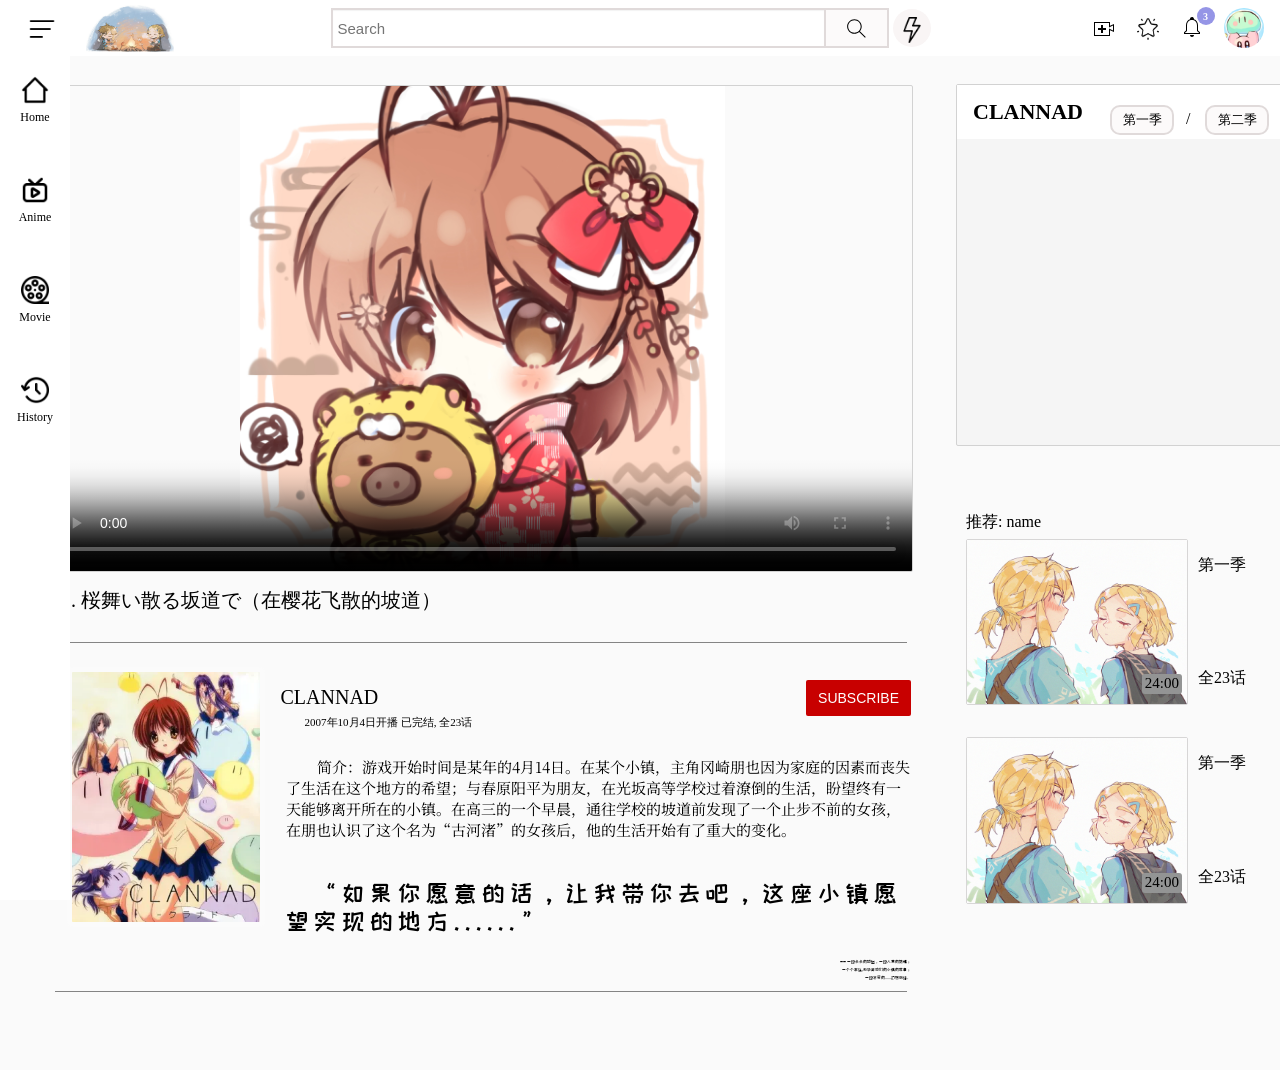
==== FirstWebPage.html @ 05ca4271 "submit" ====
<!DOCTYPE html>
<html lang="en">

<head>
    <link rel="preconnect" href="https://fonts.googleapis.com">
    <link rel="preconnect" href="https://fonts.gstatic.com" crossorigin>
    <link href="https://fonts.googleapis.com/css2?family=Noto+Serif+SC:wght@500&family=ZCOOL+KuaiLe&display=swap" rel="stylesheet">
    <meta charset="UTF-8">
    <meta http-equiv="X-UA-Compatible" content="IE=edge">
    <meta name="viewport" content="width=device-width, initial-scale=1.0">
    <title>Lekou's WebPage</title>
    <link rel="stylesheet" href="Style/code.css">
    <link rel="stylesheet" href="Style/Body/body.css">

    <link rel="stylesheet" href="Style/Head/head.css">
    <link rel="stylesheet" href="Style/Head/head-left.css">
    <link rel="stylesheet" href="Style/Head/head-middle.css">
    <link rel="stylesheet" href="Style/Head/head-right.css">
    <link rel="stylesheet" href="Style/Head/side-bar.css">

    <link rel="stylesheet" href="Style/Body/body-right.css">
    <style>

    </style>
</head>

<body style="
    display: flex;
    height: 1000px;
    padding-top: 54px;
    padding-left: 20px;
    background-color: rgb(250, 250, 250);
    ">

    <div class="head">
        <div class="head-left">
            <div class="hamburger-icon">
                <img class="hamburger-icon" src="images/hamburger-icon.png" alt="">
            </div>

            <div class="Zelda">
                <img class="Zelda" src="images/Zelda.jpg" alt="">
            </div>
        </div>


        <div class="head-middle">
            <div class="Search-l">
                <form>
                    <input class="Search-line" type="text" placeholder="Search">
                </form>
            </div>

            <div class="Search-button">
                <button class="Search-button">
                    <img class="button-picture" src="images/Search.svg" alt="">
                    <div class="tooltip">
                        <p>
                            Search
                        </p>
                    </div>
                </button>
            </div>

            <div class="lightning">
                <img class="lightning-pic" src="images/lightning.png" alt="">
                <div class="tooltip">
                    <p>
                        recommend
                    </p>
                </div>
            </div>

        </div>


        <div class="head-right">
            <div class="head-right-inside">
                <div class="head-right-icon">
                    <img class="upload" src="images/upload.svg" alt="">
                    <div class="tooltip">
                        <p>
                            upload
                        </p>
                    </div>
                </div>
            </div>

            <div class="head-right-icon">
                <img class="star" src="images/star.png" alt="">
                <div class="tooltip">
                    <p>
                        upload
                    </p>
                </div>
            </div>

            <div class="notification-icon">
                <img class="notification" src="images/notifications.svg" alt="">
                <div class="notification-icon-count">
                    3
                </div>
                <div class="tooltip">
                    <p>
                        upload
                    </p>
                </div>
            </div>

            <div class="avatar">
                <img class="avatar-pic" src="images/Kirby.jpg" alt="">
            </div>
        </div>
    </div>
    </div>



    <div class="side-bar">
        <div class="side-bar-link">
            <img class="side-bar-icon" src="images/home.png" alt="">
            <div class="side-bar-name">
                <p>
                    Home
                </p>
            </div>
        </div>

        <div class="side-bar-link">
            <img class="side-bar-icon" src="images/live.png" alt="">
            <div class="side-bar-name">
                <p>
                    Anime
                </p>
            </div>
        </div>

        <div class="side-bar-link">
            <img class="side-bar-icon" src="images/movie.png" alt="">
            <div class="side-bar-name">
                <p>
                    Movie
                </p>
            </div>
        </div>

        <div class="side-bar-link">
            <img class="side-bar-icon" src="images/history.png" alt="">
            <div class="side-bar-name">
                <p>
                    History
                </p>
            </div>
        </div>
    </div>



    <div class="body">
        <div class="video">
            <video class="Anime" src="1.桜舞い散る坂道で（在樱花飞散的坡道）.mp4" controls loop poster="images/Nagisa.jpg"></video>
            <div class="video-name">
                <p class="video-name-p">
                    一. 桜舞い散る坂道で（在樱花飞散的坡道）
                </p>
            </div>

            <div>
                <hr>
            </div>


            <div class="information">
                <div class="introduction">
                    <div class="introduce">
                        <img class="info-img" src="images/CLANNAD.webp" alt="">
                    </div>

                    <div class="infor">
                        <div class="infor-name">
                            <p class="name">CLANNAD</p>
                            <div>
                                <button class="Subscribe">SUBSCRIBE</button>
                            </div>
                        </div>

                        <p class="day">
                            2007年10月4日开播 已完结, 全23话
                        </p>

                        <div class="introduction-dp1">
                            <p class="introduction-p1">
                                简介：游戏开始时间是某年的4月14日。在某个小镇，主角冈崎朋也因为家庭的因素而丧失了生活在这个地方的希望；与春原阳平为朋友，在光坂高等学校过着潦倒的生活，盼望终有一天能够离开所在的小镇。在高三的一个早晨，通往学校的坡道前发现了一个止步不前的女孩，在朋也认识了这个名为“古河渚”的女孩后，他的生活开始有了重大的变化。
                            </p>
                        </div>

                        <div class="introduction-dp2">
                            <p class="introduction-p2">
                                “如果你愿意的话，让我带你去吧，这座小镇愿望实现的地方......”
                            </p>
                            <p class="introduction-p3">
                                —— 一段长长的坂道，一段人生的旅程；
                            </p>
                            <p class="introduction-p3">
                                一个个家族,和孕育他们的小镇的故事；
                            </p>
                            <p class="introduction-p3 ">
                                一段冬日的......幻想物语。
                            </p>
                        </div>
                    </div>
                </div>
                <div>
                    <hr>
                </div>
            </div>
        </div>


        <div class="body-right">
            <div class="info">
                <div class="info-dp">
                    <p class="info-p">CLANNAD</p>
                    <div class="Season-button">
                        <button class="Season">
                            第一季
                        </button> /
                        <button class="Season">
                            第二季
                        </button>
                    </div>
                </div>
            </div>


            <div class="recomm">
                <p>
                    推荐: name
                </p>
            </div>


            <div class="re">
                <div class="recommend">
                    <img class="recommend-pic" src="images/79327009_p5_master1200.jpg" alt="">
                    <div class="recommend-time">
                        24:00
                    </div>
                </div>
                <div class="up-down">
                    <p class="up">
                        第一季
                    </p>
                    <p class="up">
                        全23话
                    </p>
                </div>
            </div>

            <p></p>
            <div class="re">
                <div class="recommend">
                    <img class="recommend-pic" src="images/79327009_p5_master1200.jpg" alt="">
                    <div class="recommend-time">
                        24:00
                    </div>
                </div>
                <div class="up-down">
                    <p class="up">
                        第一季
                    </p>
                    <p class="up">
                        全23话
                    </p>
                </div>
            </div>

        </div>
    </div>


</body>

</html>
---- Style/code.css ----
button.Subscribe {
        padding-left: 12px;
        padding-right: 12px;
        padding-top: 10px;
        padding-bottom: 10px;
        color: white;
        background-color: rgb(200, 0, 0);
        border-radius: 2px;
        border-width: 2px;
        border: none;
        border-radius: 2px;
        cursor: pointer;
        transition: opacity 0.15s;
    }
    
    button.Subscribe:hover {
        opacity: 0.7;
    }
    
    button.Subscribe:active {
        opacity: 0.5;
    }
    
    input.Loginin {
        height: 35px;
        width: 86px;
        padding-left: 12px;
        padding-right: 12px;
        padding-top: 8px;
        padding-bottom: 8px;
        color: rgb(109, 109, 252);
        background-color: white;
        border-width: 2px;
        border-radius: 2px;
        border-style: solid;
        border-color: rgb(109, 109, 252);
        cursor: pointer;
        transition: background-color 0.15s, color 0.15s;
    }
    
    .Loginin:hover {
        color: white;
        background-color: rgb(109, 109, 252);
        opacity: 0.7;
    }
    
    .Loginin:active {
        opacity: 0.5;
    }
    
    input.submit {
        padding-left: 12px;
        padding-right: 12px;
        padding-top: 8px;
        padding-bottom: 8px;
        color: blue;
        background-color: white;
        border-radius: 10px;
        border-width: 2px;
        border: solid;
        border-color: rgb(126, 126, 255);
        margin-left: 10px;
        margin-top: 10px;
        margin-bottom: 10px;
        margin-bottom: 10px;
        font-size: 15px;
        font-weight: bold;
        cursor: pointer;
        transition: border-width 0.15s, border-color 0.15s, box-shadow 0.15s, padding-left 0.3s, padding-right 0.3s;
        box-shadow: 1px 1px 3px rgba(101, 100, 100, 0.5);
    }
    
    .submit:hover {
        padding-left: 15px;
        padding-right: 15px;
        border-width: 2.25px;
        background-color: rgba(49, 49, 212, 0.2);
        border-color: rgb(84, 84, 255);
        box-shadow: 1px 1px 3px rgba(0, 0, 0, 0.5);
    }
    
    .submit:active {
        background-color: rgba(8, 8, 204, 0.2);
        color: rgb(28, 28, 170);
    }
    
    p.usrname {
        height: 16px;
        font-weight: bold;
        margin-bottom: 8px;
    }
    
    p.email {
        height: 16px;
        margin-top: 3px;
        margin-bottom: 2px;
        color: blueviolet;
    }
    
    p.留言 {
        font-family: Ma Shan Zheng;
        font-size: 18px;
        font-weight: 400;
    }
    
    span.Tuanzi {
        font-family: Zhi Mang Xing;
        font-size: 25px;
        color: rgb(234, 91, 212);
        margin-right: 15px;
    }
    
    span.Tuanzi:hover {
        text-decoration: underline;
        cursor: pointer;
    }
    
    p.Nagisa {
        font-size: 20px;
        font-weight: bold;
        padding-top: 12px;
        padding-bottom: 12px;
        padding-left: 12px;
        padding-right: 12px;
        background-color: hsl(60, 85%, 81%);
        color: rgb(108, 82, 221);
        text-align: center;
        margin-top: 30px;
    }
    
    p.Anime {
        margin-top: 0px;
        margin-bottom: 0px;
        font-size: 20px;
        font-weight: bold;
    }
    
    p.Anime-name {
        margin-top: 0px;
        color: rgb(84, 81, 81);
    }
    
    em {
        color: rgb(0, 102, 255);
        font-style: normal;
    }
    
    img.Kirby {
        width: 60px;
        height: 60px;
        border-radius: 30px;
        object-fit: cover;
    }
    
    img.tweet-avatar {
        width: 60px;
        height: 60px;
        border-radius: 30px;
        object-fit: cover;
    }
    
    img.NiYa {
        width: 300px;
        border-radius: 20px;
        float: right;
        margin-right: 10px;
    }
    
    img.Ushio {
        width: 320px;
        height: 480px;
        margin-left: 30px;
        margin-right: 30px;
    }
    
    div.Subscribe {
        margin-left: 15px;
        display: inline-block;
    }
    
    div.Loginin {
        margin-left: 5px;
        display: inline-block;
    }
    
    div.tweet {
        width: 240px;
        height: 100px;
        vertical-align: top;
        margin-left: 15px;
        display: grid;
    }
    
    div.tweet-avatar {
        display: grid;
        grid-template-columns: 1fr;
        place-items: center;
    }
    
    div.tweet-content {
        display: grid;
        place-items: center;
    }
---- Style/Body/body.css ----
hr {
    border: 0;
    display: block;
    width: 99%;
    background-color: #848484;
    height: 1px;
}

div.body {
    display: flex;
    height: 1000px;
    width: 1520px;
    flex-direction: row;
    justify-content: center;
}

div.video {
    width: 860px;
    height: 485px;
    padding-left: 23px;
    padding-top: 23px;
    padding-right: 23px;
    display: flex;
    flex-direction: column;
}

video.Anime {
    width: 100%;
    height: 100%;
    border-width: 1px;
    border-radius: 2px;
    border-style: solid;
    border-color: rgb(210, 210, 210);
    flex: 1;
}

div.video-name {
    margin-top: -5px;
    flex: 1;
}

p.video-name-p {
    font-size: 20px;
}

button.Season {
    width: 64px;
    height: 30px;
    border-radius: 10px;
}

div.body-right {
    display: flex;
    flex-direction: column;
    margin: 22px 22px 22px 22px;
}

div.information {
    width: 860px;
    display: flex;
    flex-direction: column;
    justify-items: center;
}

div.info {
    height: 360px;
    width: 416px;
    border-width: 1px;
    border-radius: 2px;
    border-style: solid;
    border-color: rgb(210, 210, 210);
    background-color: rgb(245, 245, 245);
    display: block;
}

div.info-dp {
    flex: 1;
    height: 22px;
    padding: 16px 16px 16px 16px;
    background-color: white;
    display: flex;
    flex-direction: row;
    align-items: center;
}

p.info-p {
    font-size: 22px;
    font-weight: bold;
}

div.introduction {
    flex: 1;
    display: flex;
    flex-direction: row;
}

div.introduce {
    padding: 16px 16px 16px 16px;
    display: flex;
}

img.info-img {
    width: 187.5px;
    height: 250px;
    border-radius: 6px;
    border-width: 5px;
    border-style: solid;
    border-color: rgb(251, 251, 251);
}

div.infor-name {
    margin-top: 15px;
    display: flex;
    flex-direction: row;
    justify-content: space-between;
}

button.Subscribe {
    padding-left: 12px;
    padding-right: 12px;
    padding-top: 10px;
    padding-bottom: 10px;
    border-radius: 2px;
    border-width: 2px;
    border: none;
    margin-top: 14px;
    font-size: 14px;
    color: white;
    background-color: rgb(200, 0, 0);
    cursor: pointer;
    transition: opacity 0.15s;
}

button.Subscribe:hover {
    opacity: 0.7;
}

button.Subscribe:active {
    opacity: 0.5;
}

p.day {
    font-size: 11px;
    text-indent: 24px;
    margin-top: -14px;
}

div.introduction-dp1 {
    flex: 1;
    margin-left: 5px;
    display: flex;
    flex-direction: row;
}

p.name {
    font-size: 20px;
}

div.introduction-dp2 {
    margin-top: 20px;
    margin-left: 5px;
}

p.introduction-p1 {
    font-family: 'Noto Serif SC', serif;
    font-size: 15px;
    text-indent: 31px;
    line-height: 21px;
}

p.introduction-p2 {
    font-size: 24px;
    font-family: ZCOOL KuaiLe;
    text-indent: 28px;
    letter-spacing: 6px;
    line-height: 28px;
}

p.introduction-p3 {
    font-size: 4px;
    font-family: ZCOOL KuaiLe;
    text-align: right;
}
---- Style/Head/head.css ----
div.head {
    height: 56px;
    background-color: white;
    border-bottom-width: 0px;
    border-bottom-style: solid;
    border-bottom-color: rgb(235, 235, 235);
    display: flex;
    flex-direction: row;
    justify-content: space-between;
    align-items: center;
    position: fixed;
    top: 0px;
    left: 0px;
    right: 0px;
    z-index: 9999;
}
---- Style/Head/head-left.css ----
div.head-left {
    width: 200px;
    margin-right: 34px;
    margin-left: 8px;
    display: flex;
    flex-direction: row;
    align-items: center;
}

div.Zelda {
    height: 46px;
    width: 88px;
    margin-left: 10px;
    cursor: pointer;
}

div.hamburger-icon {
    width: 38px;
    height: 38px;
    margin-top: 2px;
    margin-right: 15px;
    margin-left: 15px;
    border-radius: 19px;
    display: flex;
    justify-content: center;
    align-items: center;
    background-color: white;
    position: relative;
    cursor: pointer;
}

div.hamburger-icon:hover {
    background-color: rgb(214, 212, 212);
}

img.hamburger-icon {
    height: 75%;
    object-fit: cover;
}

img.Zelda {
    width: 100%;
    object-fit: cover;
}
---- Style/Head/head-middle.css ----
div.head-middle {
    display: flex;
    flex: 1;
    max-width: 600px;
    flex-direction: row;
    align-items: center;
    margin-right: 20px;
}

div.Search-l {
    width: 100%;
}

input.Search-line {
    width: 100%;
    height: 26px;
    border-style: solid;
    border-color: rgb(224, 218, 218);
    padding-left: 5px;
    padding-top: 5px;
    padding-bottom: 5px;
    font-size: 15px;
    box-shadow: inset 0px 1px 1px rgba(0, 0, 0, 0.05);
    position: relative;
    z-index: 9999;
}

.Search-line::placeholder {
    font-size: 15px;
}

button.Search-button {
    width: 63px;
    height: 40px;
    background-color: rgb(252, 250, 250);
    border-width: 2px;
    border-style: solid;
    border-color: rgb(224, 218, 218);
    border-left: none;
    margin-left: 11px;
    cursor: pointer;
    position: relative;
    transition: 0.15s;
}

.Search-button:hover {
    background-color: rgb(236, 235, 235);
}

img.button-picture {
    width: 25px;
    margin-top: 3px;
}

div.lightning {
    width: 30px;
    height: 38px;
    padding-right: 8px;
    margin-left: 4px;
    border-radius: 19px;
    display: flex;
    justify-content: center;
    align-items: center;
    background-color: rgb(249, 245, 245);
    cursor: pointer;
    position: relative;
}

img.lightning-pic {
    width: 26px;
    margin-top: 4px;
    margin-left: 8px;
}

div.Search-button .tooltip {
    margin-top: 12px;
    margin-left: 3px;
    height: 20px;
    padding-top: 2px;
    padding-bottom: 4px;
    padding-left: 4px;
    padding-right: 4px;
    position: absolute;
    top: 36px;
    display: flex;
    align-items: center;
    justify-content: center;
    position: absolute;
    background-color: rgb(40, 40, 40);
    font-size: 10px;
    opacity: 0;
    color: white;
    transition: 0.15s;
    pointer-events: none;
    white-space: nowrap;
}

div.lightning .tooltip {
    margin-top: 12px;
    margin-left: 8px;
    height: 20px;
    padding-top: 2px;
    padding-bottom: 4px;
    padding-left: 4px;
    padding-right: 4px;
    position: absolute;
    top: 36px;
    display: flex;
    align-items: center;
    justify-content: center;
    position: absolute;
    background-color: rgb(40, 40, 40);
    font-size: 10px;
    opacity: 0;
    color: white;
    transition: 0.15s;
    pointer-events: none;
    white-space: nowrap;
}

.Search-button:hover .tooltip,
.lightning:hover .tooltip {
    opacity: 0.83;
}
---- Style/Head/head-right.css ----
div.head-right {
    display: flex;
    width: 225px;
    margin-right: 16px;
    flex-direction: row;
    justify-content: end;
}

div.head-right-icon {
    width: 34px;
    height: 34px;
    margin-top: 4px;
    margin-right: 10px;
    border-radius: 17px;
    display: flex;
    flex-direction: column;
    justify-content: center;
    align-items: center;
    background-color: white;
    cursor: pointer;
    position: relative;
}

div.head-right-icon:hover {
    background-color: rgb(210, 208, 208);
}

div.head-right-icon .tooltip,
.notification-icon .tooltip {
    height: 20px;
    padding-top: 2px;
    padding-bottom: 4px;
    padding-left: 4px;
    padding-right: 4px;
    position: absolute;
    top: 45px;
    display: flex;
    align-items: center;
    justify-content: center;
    position: absolute;
    background-color: rgb(40, 40, 40);
    font-size: 10px;
    opacity: 0;
    color: white;
    transition: 0.15s;
    pointer-events: none;
    white-space: nowrap;
}

.head-right-icon:hover .tooltip,
.notification-icon:hover .tooltip {
    opacity: 0.83;
}

img.upload {
    width: 24px;
}

div.notification-icon {
    width: 34px;
    height: 34px;
    margin-top: 2px;
    margin-right: 15px;
    border-radius: 17px;
    display: flex;
    justify-content: center;
    align-items: center;
    background-color: white;
    position: relative;
    cursor: pointer;
}

div.notification-icon:hover {
    background-color: rgb(210, 208, 208);
}

img.notification {
    width: 24px;
}

div.notification-icon-count {
    width: 18px;
    height: 18px;
    border-radius: 9px;
    position: absolute;
    top: -3px;
    right: -5.5px;
    display: flex;
    flex-direction: row;
    justify-content: center;
    align-items: center;
    background-color: rgb(149, 149, 230);
    font-size: 10px;
    font-weight: bold;
    color: white;
}

img.star {
    width: 22px;
}

div.avatar {
    height: 40px;
    width: 40px;
    border-radius: 50%;
    overflow: hidden;
    cursor: pointer;
}

img.avatar-pic {
    max-width: 100%;
}
---- Style/Head/side-bar.css ----
div.side-bar {
    width: 70px;
    position: fixed;
    top: 56px;
    left: 0px;
    bottom: 0px;
    z-index: 9999;
    background-color: white;
    display: flex;
    flex-direction: column;
}

div.side-bar-link {
    display: flex;
    flex-direction: column;
    align-items: center;
    justify-content: center;
    height: 100px;
    width: 100%;
    background-color: white;
    cursor: pointer;
}

.side-bar-link:hover {
    background-color: rgb(216, 214, 214);
    opacity: 0.7;
}

div.side-bar-name {
    margin-top: -6px;
    font-size: 12px;
}

img.side-bar-icon {
    width: 28px;
}
---- Style/Body/body-right.css ----
div.Season-button {
    margin-top: 15px;
    padding: 16px 16px 16px 16px;
}

button.Season {
    width: 64px;
    height: 30px;
    border-radius: 10px;
    margin-right: 8px;
    background-color: rgb(252, 250, 250);
    border-width: 2px;
    border-style: solid;
    border-color: rgb(224, 218, 218);
    margin-left: 11px;
    cursor: pointer;
    position: relative;
    transition: 0.15s;
}

button.Season:hover {
    background-color: rgb(236, 235, 235);
}

div.re {
    display: flex;
    flex-direction: row;
    flex: 1fr;
}

div.recomm {
    margin-top: 50px;
    margin-left: 10px;
    margin-bottom: -10px;
}

div.recommend {
    max-width: 220px;
    margin-left: 10px;
    border-style: solid;
    border-radius: 2px;
    border-width: 1px;
    border-color: rgb(215, 214, 214);
    position: relative;
    display: flex;
    flex-direction: row;
    justify-content: space-between;
}

img.recommend-pic {
    width: 100%;
    cursor: pointer;
}

div.recommend-next {
    position: absolute;
    top: 2px;
    left: 5px;
    font-size: 14px;
}

div.recommend-time {
    display: flex;
    justify-content: center;
    position: absolute;
    bottom: 10px;
    right: 5px;
    padding-left: 3px;
    padding-right: 3px;
    padding-top: 1px;
    padding-bottom: 2px;
    border-radius: 3px;
    background-color: rgb(147, 148, 148);
    font-size: 15px;
}

div.up-down {
    display: flex;
    flex-direction: column;
    justify-content: space-between;
}

p.up {
    text-indent: 10px;
}
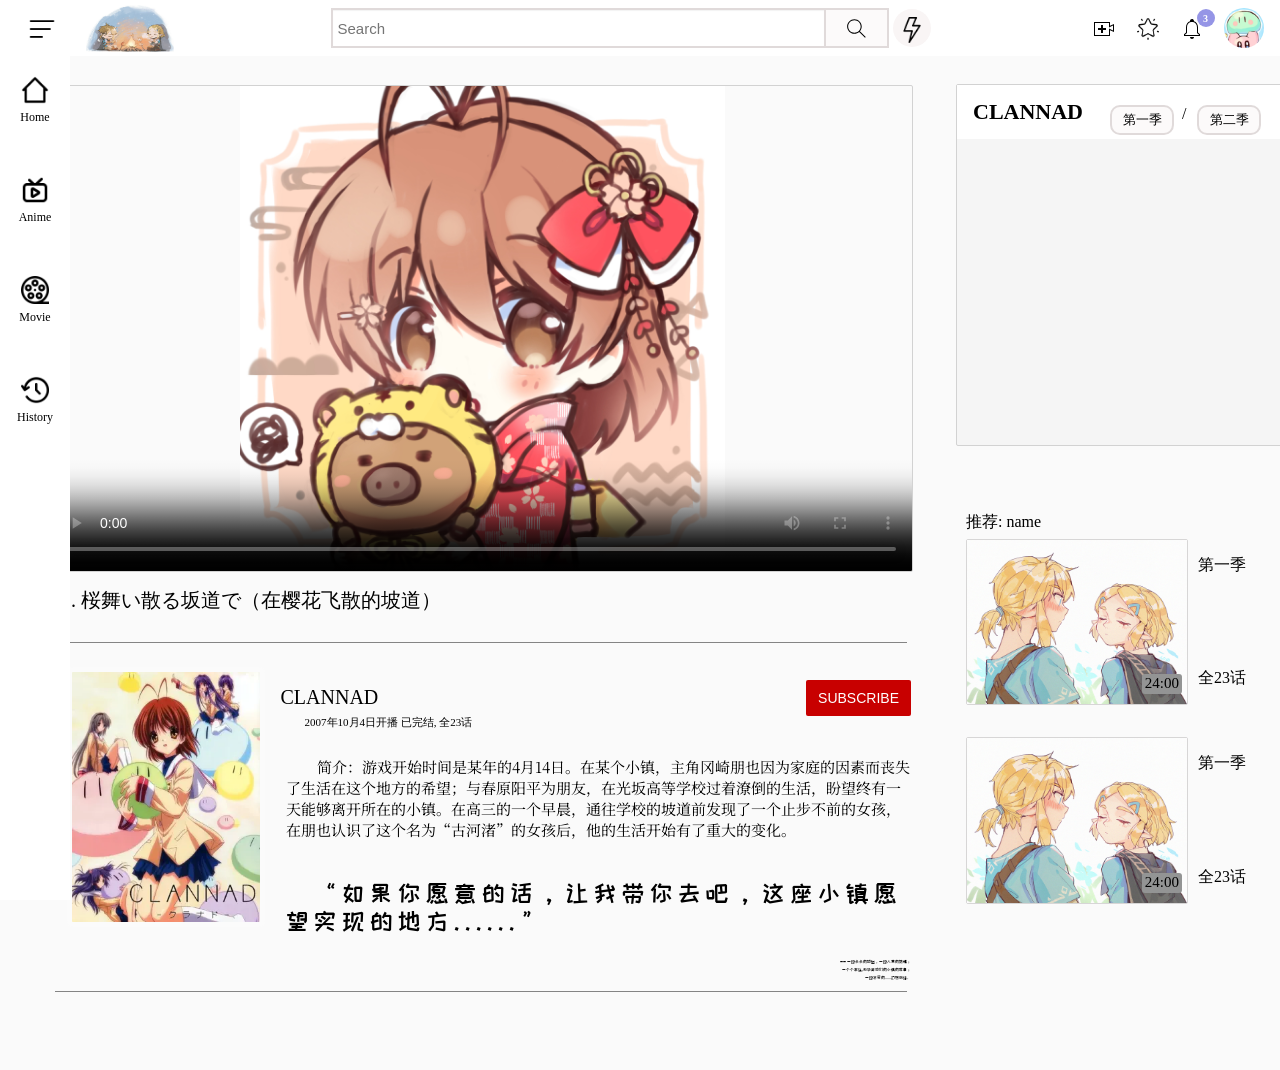
==== commit 596bbbe2: "change" ====
--- a/FirstWebPage.html
+++ b/FirstWebPage.html
@@ -8,7 +8,6 @@
     <meta charset="UTF-8">
     <meta http-equiv="X-UA-Compatible" content="IE=edge">
     <meta name="viewport" content="width=device-width, initial-scale=1.0">
-    <title>Lekou's WebPage</title>
     <link rel="stylesheet" href="Style/code.css">
     <link rel="stylesheet" href="Style/Body/body.css">
 
@@ -19,9 +18,10 @@
     <link rel="stylesheet" href="Style/Head/side-bar.css">
 
     <link rel="stylesheet" href="Style/Body/body-right.css">
-    <style>
-
-    </style>
+
+    <title>
+        Video Player
+    </title>
 </head>
 
 <body style="
@@ -158,7 +158,7 @@
 
     <div class="body">
         <div class="video">
-            <video class="Anime" src="1.桜舞い散る坂道で（在樱花飞散的坡道）.mp4" controls loop poster="images/Nagisa.jpg"></video>
+            <video class="Anime" src="CLANNAD/CLANNAD - 1.桜舞い散る坂道で（在樱花飞散的坡道）.mp4" controls loop poster="images/Nagisa.jpg"></video>
             <div class="video-name">
                 <p class="video-name-p">
                     一. 桜舞い散る坂道で（在樱花飞散的坡道）
@@ -179,7 +179,7 @@
                     <div class="infor">
                         <div class="infor-name">
                             <p class="name">CLANNAD</p>
-                            <div>
+                            <div class="Subscribe">
                                 <button class="Subscribe">SUBSCRIBE</button>
                             </div>
                         </div>
@@ -224,7 +224,8 @@
                     <div class="Season-button">
                         <button class="Season">
                             第一季
-                        </button> /
+                        </button>
+                        <div>/</div>
                         <button class="Season">
                             第二季
                         </button>
--- a/Style/Body/body.css
+++ b/Style/Body/body.css
@@ -12,6 +12,7 @@
     width: 1520px;
     flex-direction: row;
     justify-content: center;
+    -webkit-user-drag: none;
 }
 
 div.video {
@@ -48,6 +49,8 @@
     height: 30px;
     border-radius: 10px;
 }
+
+div.nothing {}
 
 div.body-right {
     display: flex;
@@ -86,6 +89,7 @@
 p.info-p {
     font-size: 22px;
     font-weight: bold;
+    -webkit-user-drag: none;
 }
 
 div.introduction {
@@ -97,6 +101,7 @@
 div.introduce {
     padding: 16px 16px 16px 16px;
     display: flex;
+    user-select: none;
 }
 
 img.info-img {
@@ -106,6 +111,7 @@
     border-width: 5px;
     border-style: solid;
     border-color: rgb(251, 251, 251);
+    -webkit-user-drag: none;
 }
 
 div.infor-name {
@@ -129,6 +135,7 @@
     background-color: rgb(200, 0, 0);
     cursor: pointer;
     transition: opacity 0.15s;
+    user-select: none;
 }
 
 button.Subscribe:hover {
--- a/Style/Head/head.css
+++ b/Style/Head/head.css
@@ -13,4 +13,5 @@
     left: 0px;
     right: 0px;
     z-index: 9999;
+    user-select: none;
 }
--- a/Style/Head/head-left.css
+++ b/Style/Head/head-left.css
@@ -27,6 +27,7 @@
     background-color: white;
     position: relative;
     cursor: pointer;
+    transition: 0.2s;
 }
 
 div.hamburger-icon:hover {
@@ -36,9 +37,11 @@
 img.hamburger-icon {
     height: 75%;
     object-fit: cover;
+    -webkit-user-drag: none;
 }
 
 img.Zelda {
     width: 100%;
     object-fit: cover;
+    -webkit-user-drag: none;
 }
--- a/Style/Head/head-middle.css
+++ b/Style/Head/head-middle.css
@@ -50,6 +50,7 @@
 img.button-picture {
     width: 25px;
     margin-top: 3px;
+    -webkit-user-drag: none;
 }
 
 div.lightning {
@@ -70,6 +71,7 @@
     width: 26px;
     margin-top: 4px;
     margin-left: 8px;
+    -webkit-user-drag: none;
 }
 
 div.Search-button .tooltip {
--- a/Style/Head/head-right.css
+++ b/Style/Head/head-right.css
@@ -54,12 +54,13 @@
 
 img.upload {
     width: 24px;
+    -webkit-user-drag: none;
 }
 
 div.notification-icon {
     width: 34px;
     height: 34px;
-    margin-top: 2px;
+    margin-top: 4px;
     margin-right: 15px;
     border-radius: 17px;
     display: flex;
@@ -76,6 +77,7 @@
 
 img.notification {
     width: 24px;
+    -webkit-user-drag: none;
 }
 
 div.notification-icon-count {
@@ -97,6 +99,7 @@
 
 img.star {
     width: 22px;
+    -webkit-user-drag: none;
 }
 
 div.avatar {
@@ -109,4 +112,5 @@
 
 img.avatar-pic {
     max-width: 100%;
+    -webkit-user-drag: none;
 }
--- a/Style/Head/side-bar.css
+++ b/Style/Head/side-bar.css
@@ -29,8 +29,12 @@
 div.side-bar-name {
     margin-top: -6px;
     font-size: 12px;
+    user-select: none;
+    -webkit-user-drag: none;
 }
 
 img.side-bar-icon {
     width: 28px;
+    user-select: none;
+    -webkit-user-drag: none;
 }
--- a/Style/Body/body-right.css
+++ b/Style/Body/body-right.css
@@ -1,6 +1,9 @@
 div.Season-button {
+    display: flex;
+    flex-direction: row;
     margin-top: 15px;
     padding: 16px 16px 16px 16px;
+    user-select: none;
 }
 
 button.Season {
@@ -16,6 +19,7 @@
     cursor: pointer;
     position: relative;
     transition: 0.15s;
+    user-select: none;
 }
 
 button.Season:hover {
@@ -26,6 +30,7 @@
     display: flex;
     flex-direction: row;
     flex: 1fr;
+    user-select: none;
 }
 
 div.recomm {
@@ -50,6 +55,7 @@
 img.recommend-pic {
     width: 100%;
     cursor: pointer;
+    -webkit-user-drag: none;
 }
 
 div.recommend-next {
